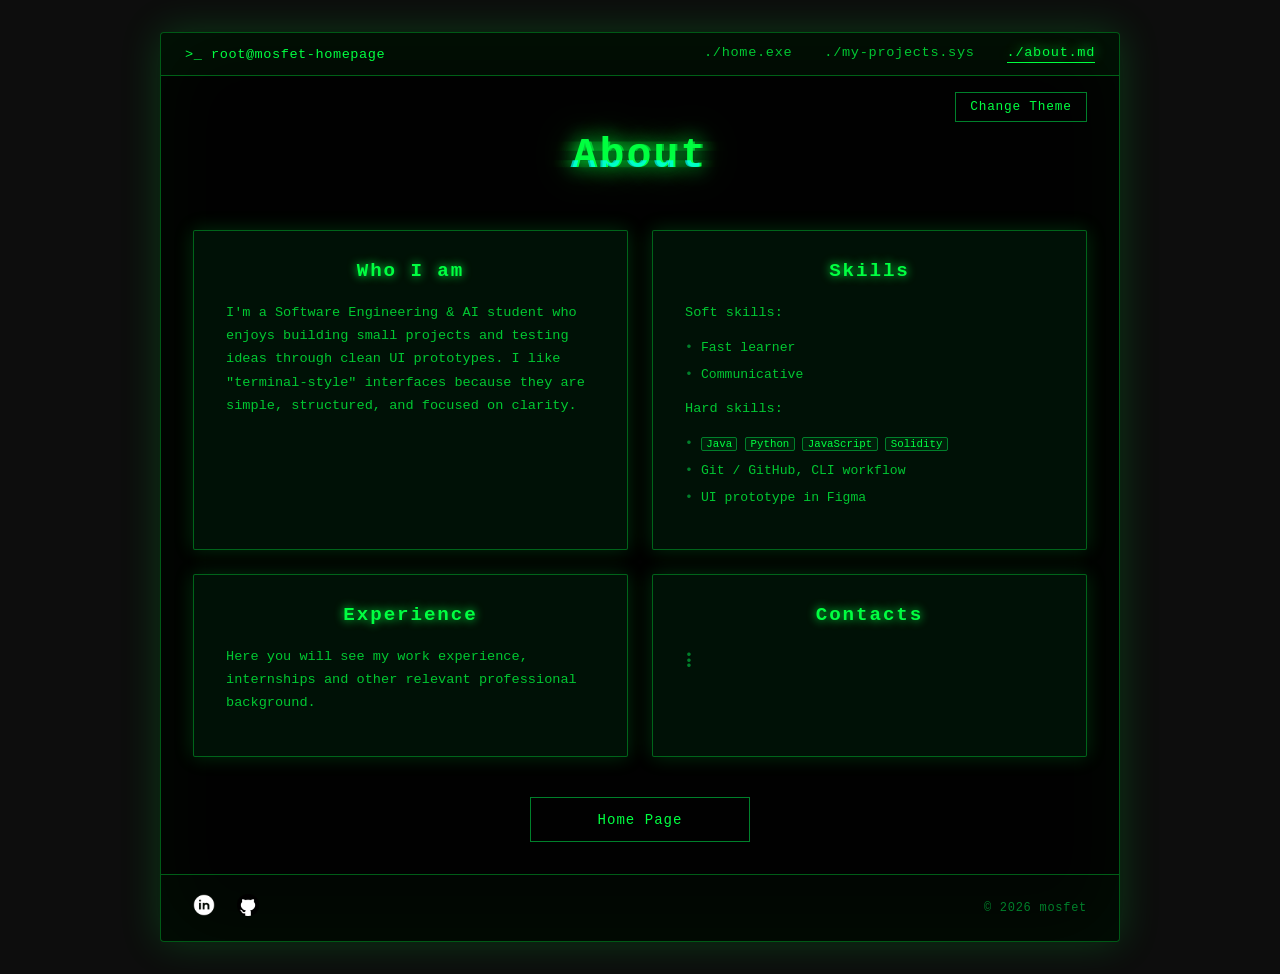
==== about.html @ e5fd2056 "small fixes" ====
<!DOCTYPE html>
<html lang="en">
<head>
  <meta charset="UTF-8" />
  <meta name="viewport" content="width=device-width, initial-scale=1.0"/>
  <title>root@mosfet-homepage | About</title>
  <link rel="stylesheet" href="styles/style.css"/>
  <style>
    nav a.active {
      color: var(--green-bright);
      text-shadow: 0 0 12px var(--green-bright);
      border-bottom: 1px solid var(--green-bright);
      padding-bottom: 2px;
    }
  </style>
</head>
<body>

  <canvas id="matrix-rain"></canvas>

  <div class="terminal-window">

    <!-- Title bar -->
    <header class="title-bar">
      <span class="prompt">&gt;_ root@mosfet-homepage</span>
      <nav>
        <a href="index.html">./home.exe</a>
        <a href="my-projects.html">./my-projects.sys</a>
        <a href="about.html" class="active">./about.md</a>
      </nav>
    </header>

    <main>

      <!-- Hero -->
      <section id="hero" class="hero">
        <!-- Inline CSS -->
        <button id="theme-btn" style="float: right; margin-top: -2.5rem;">Change Theme</button>

        <h1 class="glitch" data-text="About">About</h1>
      </section>

      <!-- 2x2 About grid -->
      <section class="about-grid">

        <!-- Who I am -->
        <div class="card about-card">
          <h2>Who I am</h2>
          <p>I'm a Software Engineering &amp; AI student who enjoys building small projects and testing ideas through clean UI prototypes. I like "terminal-style" interfaces because they are simple, structured, and focused on clarity.</p>
        </div>

        <!-- Skills -->
        <div class="card about-card">
          <h2>Skills</h2>
          <p>Soft skills:</p>
          <ul class="about-list">
            <li>Fast learner</li>
            <li>Communicative</li>
          </ul>
          <p>Hard skills:</p>
          <ul class="about-list">
            <li><span class="tag">Java</span> 
                <span class="tag">Python</span>
                <span class="tag">JavaScript</span>
                <span class="tag">Solidity</span>
            </li>
            <li>Git / GitHub, CLI workflow</li>
            <li>UI prototype in Figma</li>
          </ul>
        </div>

        <!-- Experience -->
        <div class="card about-card">
          <h2>Experience</h2>
          <p>Here you will see my work experience, internships and other relevant professional background.</p>
        </div>

        <!-- Contacts -->
        <div class="card about-card">
          <h2>Contacts</h2>
          <ul class="about-list">
            <li></li>
            <li></li>
            <li></li>
          </ul>
        </div>

      </section>

      <!-- Back to home -->
      <section class="cta-row">
        <a href="index.html" class="cta-btn">Home Page</a>
      </section>

    </main>

    <!-- Footer -->
    <footer class="footer">
      <a href="https://www.linkedin.com/in/bshcherbak" target="_blank" aria-label="LinkedIn" class="social-icon">
        <img src="images/linkedin-logo.png" width="22" height="22" viewBox="0 0 24 24" fill="none" stroke="currentColor" stroke-width="2">
      </a>
      <a href="https://www.github.com/bshch-seidhe" target="_blank" aria-label="GitHub" class="social-icon">
        <img src="images/github-logo.png" width="22" height="22" viewBox="0 0 24 24" fill="none" stroke="currentColor" stroke-width="2">
      </a>
      <span class="footer-copy">&copy; 2026 mosfet</span>
    </footer>

  </div>

</body>
</html>
---- styles/style.css ----
:root {
  --green-bright:  #00ff41;
  --green-mid:     #00c832;
  --green-dim:     #00802b;
  --green-glow:    rgba(0, 255, 65, 0.18);
  --bg:            #0d0d0d;
  --card-bg:       rgba(0, 20, 8, 0.85);
  --border:        rgba(0, 255, 65, 0.35);
  --font-mono:     'Courier New', Courier, monospace;
  --transition:    0.25s ease;
}

/* CSS Reset: Set box-sizing and remove default margins/paddings */
*, *::before, *::after {
  box-sizing: border-box;
  margin: 0;
  padding: 0;
}

html, body {
  width: 100%;
  min-height: 100vh;
  background: var(--bg);
  color: var(--green-bright);
  font-family: var(--font-mono);
  overflow-x: hidden;
}

/* Matrix rain canvas (for future implementation via JavaScript) */
#matrix-rain {
  position: fixed;
  top: 0;
  left: 0;
  width: 100%;
  height: 100%;
  z-index: 0;
  opacity: 0.07;
  pointer-events: none;
}

/* Terminal window */
.terminal-window {
  position: relative;
  z-index: 1;
  max-width: 960px;
  margin: 2rem auto;
  border: 1px solid var(--border);
  border-radius: 4px;
  background: rgba(0, 0, 0, 0.92);
  box-shadow: 0 0 40px var(--green-glow), inset 0 0 80px rgba(0,255,65,0.03);
  overflow: hidden;
}

/* ── Title bar ── */
.title-bar {
  display: flex;
  justify-content: space-between;
  align-items: center;
  padding: 0.75rem 1.5rem;
  border-bottom: 1px solid var(--border);
  background: rgba(0, 255, 65, 0.04);
  flex-wrap: wrap;
  gap: 0.5rem;
}

.prompt {
  color: var(--green-bright);
  font-size: 0.85rem;
  letter-spacing: 0.04em;
}

/* Element selector */
nav {
  display: flex;
  gap: 2rem;
}

nav a {
  color: var(--green-mid);
  text-decoration: none;
  font-size: 0.85rem;
  letter-spacing: 0.05em;
  transition: color var(--transition), text-shadow var(--transition);
}

nav a:hover {
  color: var(--green-bright);
  text-shadow: 0 0 8px var(--green-bright);
}

/* ── Hero ── */
.hero {
  padding: 3.5rem 2rem 2rem;
  text-align: center;
}

/* ID selector */
#hero h1 {
  font-size: clamp(1.6rem, 4vw, 2.6rem);
  color: var(--green-bright);
  text-shadow: 0 0 20px var(--green-bright), 0 0 40px rgba(0,255,65,0.4);
  letter-spacing: 0.05em;
  margin-bottom: 1.2rem;
  animation: flicker 6s infinite;
}

.subtitle {
  color: var(--green-mid);
  font-size: 0.9rem;
  letter-spacing: 0.08em;
  opacity: 0.85;
  line-height: 1.7;
}

/* ── Glitch effect ── */
.glitch {
  position: relative;
}

.glitch::before,
.glitch::after {
  content: attr(data-text);
  position: absolute;
  top: 0;
  left: 0;
  width: 100%;
  overflow: hidden;
  opacity: 0.7;
}

.glitch::before {
  left: 2px;
  color: #00ff41;
  clip-path: polygon(0 20%, 100% 20%, 100% 40%, 0 40%);
  animation: glitch-top 4s infinite linear;
}

.glitch::after {
  left: -2px;
  color: #0ff;
  clip-path: polygon(0 60%, 100% 60%, 100% 75%, 0 75%);
  animation: glitch-bot 4s infinite linear;
}

/* ── About card (home page) ── */
.card {
  margin: 0 2rem 2rem;
  padding: 1.8rem 2rem;
  border: 1px solid var(--border);
  background: var(--card-bg);
  border-radius: 2px;
  position: relative;
  backdrop-filter: blur(2px);
  box-shadow: 0 0 20px var(--green-glow);
}

/* Class selector */
.card h2 {
  color: var(--green-bright);
  font-size: 1.2rem;
  letter-spacing: 0.1em;
  margin-bottom: 1.2rem;
  text-align: center;
  text-shadow: 0 0 10px var(--green-bright);
}

.card p {
  color: var(--green-mid);
  font-size: 0.85rem;
  line-height: 1.7;
  margin-bottom: 0.8rem;
}

.card-list {
  list-style: none;
  display: flex;
  flex-direction: column;
  gap: 0.55rem;
  padding: 0;
}

.card-list li {
  color: var(--green-mid);
  font-size: 0.9rem;
  line-height: 1.6;
  padding-left: 1.2rem;
  position: relative;
}

.card-list li::before {
  content: '>';
  position: absolute;
  left: 0;
  color: var(--green-dim);
}

/* ── Tags ── */
.tag {
  color: var(--green-bright);
  border: 1px solid var(--green-dim);
  padding: 0 0.4em;
  border-radius: 2px;
  font-size: 0.82em;
  background: rgba(0,255,65,0.06);
}

/* ── Theme button ── */
#theme-btn {
  background: transparent;
  border: 1px solid var(--green-dim);
  color: var(--green-bright);
  font-family: var(--font-mono);
  font-size: 0.8rem;
  padding: 0.4rem 0.9rem;
  cursor: pointer;
  letter-spacing: 0.06em;
  transition: all var(--transition);
}

#theme-btn:hover {
  background: var(--green-glow);
  border-color: var(--green-bright);
  box-shadow: 0 0 10px var(--green-bright);
}

/* ── CTA buttons row ── */
.cta-row {
  display: flex;
  gap: 1.5rem;
  justify-content: center;
  padding: 0.5rem 2rem 2rem;
  flex-wrap: wrap;
}

.cta-btn {
  display: inline-block;
  min-width: 220px;
  padding: 0.85rem 1.5rem;
  text-align: center;
  text-decoration: none;
  color: var(--green-bright);
  border: 1px solid var(--green-dim);
  font-family: var(--font-mono);
  font-size: 0.88rem;
  letter-spacing: 0.07em;
  background: transparent;
  cursor: pointer;
  transition: all var(--transition);
  position: relative;
  overflow: hidden;
}

.cta-btn:hover {
  border-color: var(--green-bright);
  box-shadow: 0 0 16px var(--green-glow), inset 0 0 16px var(--green-glow);
  text-shadow: 0 0 8px var(--green-bright);
}

/* ── Contacts table ── */
.contacts-section,
.form-section {
  margin: 0 2rem 1.5rem;
}

details summary {
  color: var(--green-mid);
  font-size: 0.85rem;
  cursor: pointer;
  letter-spacing: 0.06em;
  padding: 0.4rem 0;
  user-select: none;
  transition: color var(--transition);
}

details summary:hover {
  color: var(--green-bright);
}

details[open] summary {
  color: var(--green-bright);
  margin-bottom: 0.8rem;
}

.contacts-table {
  width: 100%;
  border-collapse: collapse;
  font-size: 0.82rem;
  margin-top: 0.5rem;
}

.contacts-table th,
.contacts-table td {
  border: 1px solid var(--border);
  padding: 0.5rem 0.9rem;
  text-align: left;
  color: var(--green-mid);
}

.contacts-table th {
  color: var(--green-bright);
  background: rgba(0,255,65,0.05);
  letter-spacing: 0.06em;
}

.contacts-table a {
  color: var(--green-dim);
  text-decoration: none;
  transition: color var(--transition);
}

.contacts-table a:hover {
  color: var(--green-bright);
  text-shadow: 0 0 6px var(--green-bright);
}

/* ── Contact form ── */
.contact-form {
  display: flex;
  flex-direction: column;
  gap: 0.6rem;
  margin-top: 0.5rem;
}

.contact-form label {
  color: var(--green-dim);
  font-size: 0.8rem;
  letter-spacing: 0.06em;
}

.contact-form input,
.contact-form textarea {
  background: rgba(0,0,0,0.7);
  border: 1px solid var(--border);
  color: var(--green-bright);
  font-family: var(--font-mono);
  font-size: 0.85rem;
  padding: 0.55rem 0.8rem;
  outline: none;
  transition: border-color var(--transition), box-shadow var(--transition);
  resize: vertical;
}

.contact-form input:focus,
.contact-form textarea:focus {
  border-color: var(--green-bright);
  box-shadow: 0 0 8px var(--green-glow);
}

.contact-form input::placeholder,
.contact-form textarea::placeholder {
  color: var(--green-dim);
  opacity: 0.6;
}

/* ── Projects page ── */
.projects-grid {
  display: flex;
  flex-wrap: wrap;
  gap: 1.5rem;
  padding: 0 2rem 2rem;
  justify-content: center;
}

.project-card {
  border: 1px solid var(--border);
  background: var(--card-bg);
  border-radius: 2px;
  width: calc(50% - 0.75rem);
  min-width: 260px;
  box-shadow: 0 0 16px var(--green-glow);
  transition: box-shadow var(--transition), border-color var(--transition);
  overflow: hidden;
}

.project-card:hover {
  border-color: var(--green-bright);
  box-shadow: 0 0 24px var(--green-glow);
}

/* Placeholder for project screenshot */
.project-img-placeholder {
  width: 100%;
  height: 200px;
  background: rgba(0, 255, 65, 0.03);
  border-bottom: 1px solid var(--border);
  display: flex;
  align-items: center;
  justify-content: center;
}

.project-img-placeholder span {
  color: var(--green-dim);
  font-size: 0.8rem;
  letter-spacing: 0.05em;
}

.project-img {
  width: 100%;
  height: 200px;
  object-fit: cover;
  border-bottom: 1px solid var(--border);
  display: block;
}

.project-info {
  padding: 1.2rem;
}

.project-title {
  color: var(--green-bright);
  font-size: 1rem;
  letter-spacing: 0.08em;
  margin-bottom: 0.5rem;
  text-shadow: 0 0 8px var(--green-bright);
}

.project-desc {
  color: var(--green-mid);
  font-size: 0.82rem;
  line-height: 1.6;
  margin-bottom: 0.8rem;
}

.project-tags {
  list-style: none;
  display: flex;
  flex-wrap: wrap;
  gap: 0.4rem;
  margin-bottom: 0.8rem;
  padding: 0;
}

.project-link {
  display: inline-block;
  color: var(--green-dim);
  font-size: 0.8rem;
  text-decoration: none;
  letter-spacing: 0.05em;
  transition: color var(--transition);
}

.project-link:hover {
  color: var(--green-bright);
  text-shadow: 0 0 6px var(--green-bright);
}

/* ── About page with 2x2 grid ── */
.about-grid {
  display: flex;
  flex-wrap: wrap;
  gap: 1.5rem;
  padding: 0 2rem 2rem;
}

.about-card {
  width: calc(50% - 0.75rem);
  min-width: 260px;
  margin: 0;
}

.about-list {
  list-style: none;
  padding: 0;
  margin: 0.4rem 0 0.8rem;
  display: flex;
  flex-direction: column;
  gap: 0.35rem;
}

.about-list li {
  color: var(--green-mid);
  font-size: 0.82rem;
  line-height: 1.6;
  padding-left: 1rem;
  position: relative;
}

.about-list li::before {
  content: '•';
  position: absolute;
  left: 0;
  color: var(--green-dim);
}

/* ── Footer ── */
.footer {
  display: flex;
  justify-content: center;
  align-items: center;
  gap: 1.4rem;
  padding: 1.2rem 2rem;
  border-top: 1px solid var(--border);
  background: rgba(0,255,65,0.02);
}

.social-icon {
  color: var(--green-mid);
  text-decoration: none;
  transition: color var(--transition), filter var(--transition);
}

.social-icon:hover {
  color: var(--green-bright);
  filter: drop-shadow(0 0 6px var(--green-bright));
}

.footer-copy {
  color: var(--green-dim);
  font-size: 0.75rem;
  letter-spacing: 0.06em;
  margin-left: auto;
}

/* ── Keyframe animations ── */
@keyframes flicker {
  0%, 95%, 100% { opacity: 1; }
  96%           { opacity: 0.85; }
  97%           { opacity: 1; }
  98%           { opacity: 0.7; }
  99%           { opacity: 1; }
}

@keyframes glitch-top {
  0%, 90%, 100% { transform: none; opacity: 0; }
  92%           { transform: translate(-2px, -1px); opacity: 0.6; }
  94%           { transform: translate(2px, 1px);  opacity: 0.6; }
  96%           { transform: none; opacity: 0; }
}

@keyframes glitch-bot {
  0%, 90%, 100% { transform: none; opacity: 0; }
  91%           { transform: translate(2px, 1px);  opacity: 0.5; }
  93%           { transform: translate(-2px, -1px); opacity: 0.5; }
  95%           { transform: none; opacity: 0; }
}

/* ── Responsive objects ── */
@media (max-width: 640px) {
  .title-bar { flex-direction: column; align-items: flex-start; }
  nav { gap: 1rem; flex-wrap: wrap; }
  .cta-row { flex-direction: column; align-items: center; }
  .cta-btn { min-width: 90%; }
  #theme-btn { float: none !important; margin-top: 1rem !important; }
  .project-card { width: 100%; }
  .about-card { width: 100%; }
}
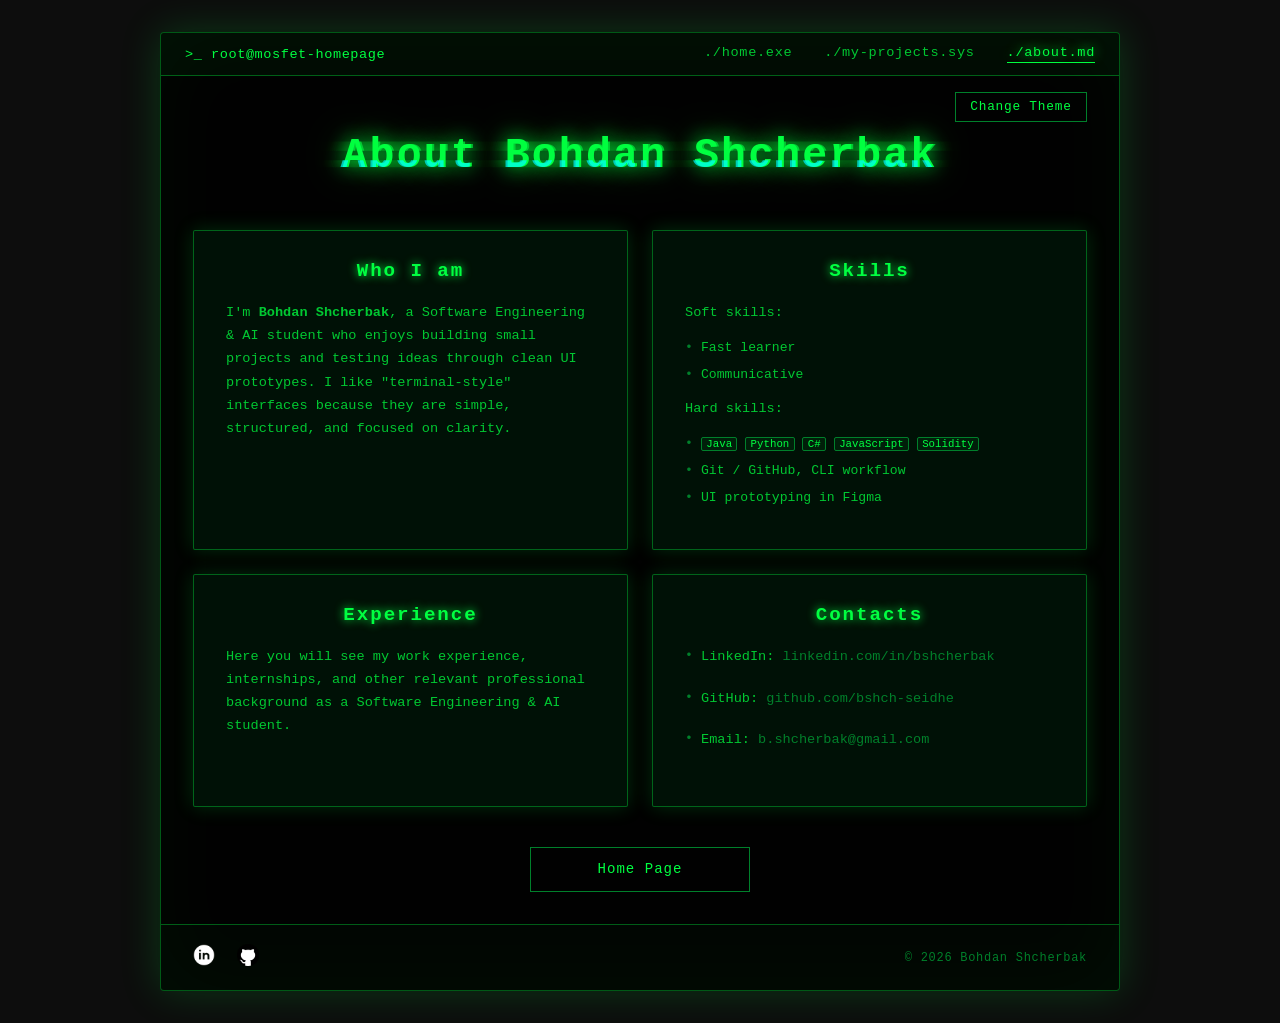
==== commit e367a5e8: "implemented SEO optimization of the website" ====
--- a/about.html
+++ b/about.html
@@ -1,9 +1,15 @@
 <!DOCTYPE html>
 <html lang="en">
 <head>
-  <meta charset="UTF-8" />
+  <meta charset="UTF-8"/>
   <meta name="viewport" content="width=device-width, initial-scale=1.0"/>
-  <title>root@mosfet-homepage | About</title>
+
+  <!-- SEO meta tags -->
+  <meta name="description" content="About Bohdan Shcherbak – Software Engineering & AI student. Skills in JavaScript, Java, Python, Solidity, Git, Figma. Fast learner, communicative, open to opportunities." />
+  <meta name="keywords" content="Bohdan Shcherbak about, software engineering student, AI student Ukraine, JavaScript Java Python Solidity skills, Figma UI, blockchain developer student" />
+  <meta name="author" content="Bohdan Shcherbak" />
+
+  <title>About</title>
   <link rel="stylesheet" href="styles/style.css"/>
   <style>
     nav a.active {
@@ -16,14 +22,14 @@
 </head>
 <body>
 
-  <canvas id="matrix-rain"></canvas>
+  <canvas id="matrix-rain" aria-hidden="true"></canvas>
 
   <div class="terminal-window">
 
     <!-- Title bar -->
     <header class="title-bar">
       <span class="prompt">&gt;_ root@mosfet-homepage</span>
-      <nav>
+      <nav aria-label="Main navigation">
         <a href="index.html">./home.exe</a>
         <a href="my-projects.html">./my-projects.sys</a>
         <a href="about.html" class="active">./about.md</a>
@@ -37,16 +43,16 @@
         <!-- Inline CSS -->
         <button id="theme-btn" style="float: right; margin-top: -2.5rem;">Change Theme</button>
 
-        <h1 class="glitch" data-text="About">About</h1>
+        <h1 class="glitch" data-text="About Bohdan Shcherbak">About Bohdan Shcherbak</h1>
       </section>
 
       <!-- 2x2 About grid -->
-      <section class="about-grid">
+      <section class="about-grid" aria-label="About information">
 
         <!-- Who I am -->
         <div class="card about-card">
           <h2>Who I am</h2>
-          <p>I'm a Software Engineering &amp; AI student who enjoys building small projects and testing ideas through clean UI prototypes. I like "terminal-style" interfaces because they are simple, structured, and focused on clarity.</p>
+          <p>I'm <strong>Bohdan Shcherbak</strong>, a Software Engineering &amp; AI student who enjoys building small projects and testing ideas through clean UI prototypes. I like "terminal-style" interfaces because they are simple, structured, and focused on clarity.</p>
         </div>
 
         <!-- Skills -->
@@ -59,29 +65,37 @@
           </ul>
           <p>Hard skills:</p>
           <ul class="about-list">
-            <li><span class="tag">Java</span> 
-                <span class="tag">Python</span>
-                <span class="tag">JavaScript</span>
-                <span class="tag">Solidity</span>
+            <li>
+              <span class="tag">Java</span>
+              <span class="tag">Python</span>
+              <span class="tag">C#</span>
+              <span class="tag">JavaScript</span>
+              <span class="tag">Solidity</span>
             </li>
             <li>Git / GitHub, CLI workflow</li>
-            <li>UI prototype in Figma</li>
+            <li>UI prototyping in Figma</li>
           </ul>
         </div>
 
         <!-- Experience -->
         <div class="card about-card">
           <h2>Experience</h2>
-          <p>Here you will see my work experience, internships and other relevant professional background.</p>
+          <p>Here you will see my work experience, internships, and other relevant professional background as a Software Engineering &amp; AI student.</p>
         </div>
 
         <!-- Contacts -->
         <div class="card about-card">
           <h2>Contacts</h2>
           <ul class="about-list">
-            <li></li>
-            <li></li>
-            <li></li>
+            <li>
+              <p>LinkedIn: <a href="https://www.linkedin.com/in/bshcherbak" target="_blank" rel="noopener noreferrer" aria-label="Bohdan Shcherbak on LinkedIn">linkedin.com/in/bshcherbak</a></p>
+            </li>
+            <li>
+              <p>GitHub: <a href="https://www.github.com/bshch-seidhe" target="_blank" rel="noopener noreferrer" aria-label="Bohdan Shcherbak on GitHub">github.com/bshch-seidhe</a></p>
+            </li>
+            <li>
+              <p>Email: <a href="mailto:b.shcherbak@gmail.com" aria-label="Email Bohdan Shcherbak">b.shcherbak@gmail.com</a></p>
+            </li>
           </ul>
         </div>
 
@@ -96,13 +110,13 @@
 
     <!-- Footer -->
     <footer class="footer">
-      <a href="https://www.linkedin.com/in/bshcherbak" target="_blank" aria-label="LinkedIn" class="social-icon">
-        <img src="images/linkedin-logo.png" width="22" height="22" viewBox="0 0 24 24" fill="none" stroke="currentColor" stroke-width="2">
+      <a href="https://www.linkedin.com/in/bshcherbak" target="_blank" rel="noopener noreferrer" aria-label="Bohdan Shcherbak on LinkedIn" class="social-icon">
+        <img src="images/linkedin-logo.png" width="22" height="22" alt="LinkedIn">
       </a>
-      <a href="https://www.github.com/bshch-seidhe" target="_blank" aria-label="GitHub" class="social-icon">
-        <img src="images/github-logo.png" width="22" height="22" viewBox="0 0 24 24" fill="none" stroke="currentColor" stroke-width="2">
+      <a href="https://www.github.com/bshch-seidhe" target="_blank" rel="noopener noreferrer" aria-label="Bohdan Shcherbak on GitHub" class="social-icon">
+        <img src="images/github-logo.png" width="22" height="22" alt="GitHub">
       </a>
-      <span class="footer-copy">&copy; 2026 mosfet</span>
+      <span class="footer-copy">&copy; 2026 Bohdan Shcherbak</span>
     </footer>
 
   </div>
--- a/styles/style.css
+++ b/styles/style.css
@@ -104,6 +104,18 @@
   animation: flicker 6s infinite;
 }
 
+#subtext {
+  font-size: clamp(0.8rem, 4vw, 1.3rem);
+  color: var(--green-mid);
+  letter-spacing: 0.05em;
+  margin-bottom: 1.2rem;
+}
+
+#subtext strong {
+  color: var(--green-bright);
+  text-shadow: 0 0 10px var(--green-bright);
+}
+
 .subtitle {
   color: var(--green-mid);
   font-size: 0.9rem;
@@ -194,6 +206,11 @@
   color: var(--green-dim);
 }
 
+/* ── Cards animation ── */
+.card, .project-card, .about-card {
+  animation: fade-in-up 0.6s ease-out;
+}
+
 /* ── Tags ── */
 .tag {
   color: var(--green-bright);
@@ -482,6 +499,17 @@
   color: var(--green-dim);
 }
 
+.about-list a {
+  color: var(--green-dim);
+  text-decoration: none;
+  transition: color var(--transition);
+}
+
+.about-list a:hover {
+  color: var(--green-bright);
+  text-shadow: 0 0 6px var(--green-bright);
+}
+
 /* ── Footer ── */
 .footer {
   display: flex;
@@ -534,8 +562,13 @@
   95%           { transform: none; opacity: 0; }
 }
 
+@keyframes fade-in-up {
+  from { opacity: 0; transform: translateY(20px); }
+  to { opacity: 1; transform: translateY(0); }
+}
+
 /* ── Responsive objects ── */
-@media (max-width: 640px) {
+@media (max-width: 480px) {
   .title-bar { flex-direction: column; align-items: flex-start; }
   nav { gap: 1rem; flex-wrap: wrap; }
   .cta-row { flex-direction: column; align-items: center; }
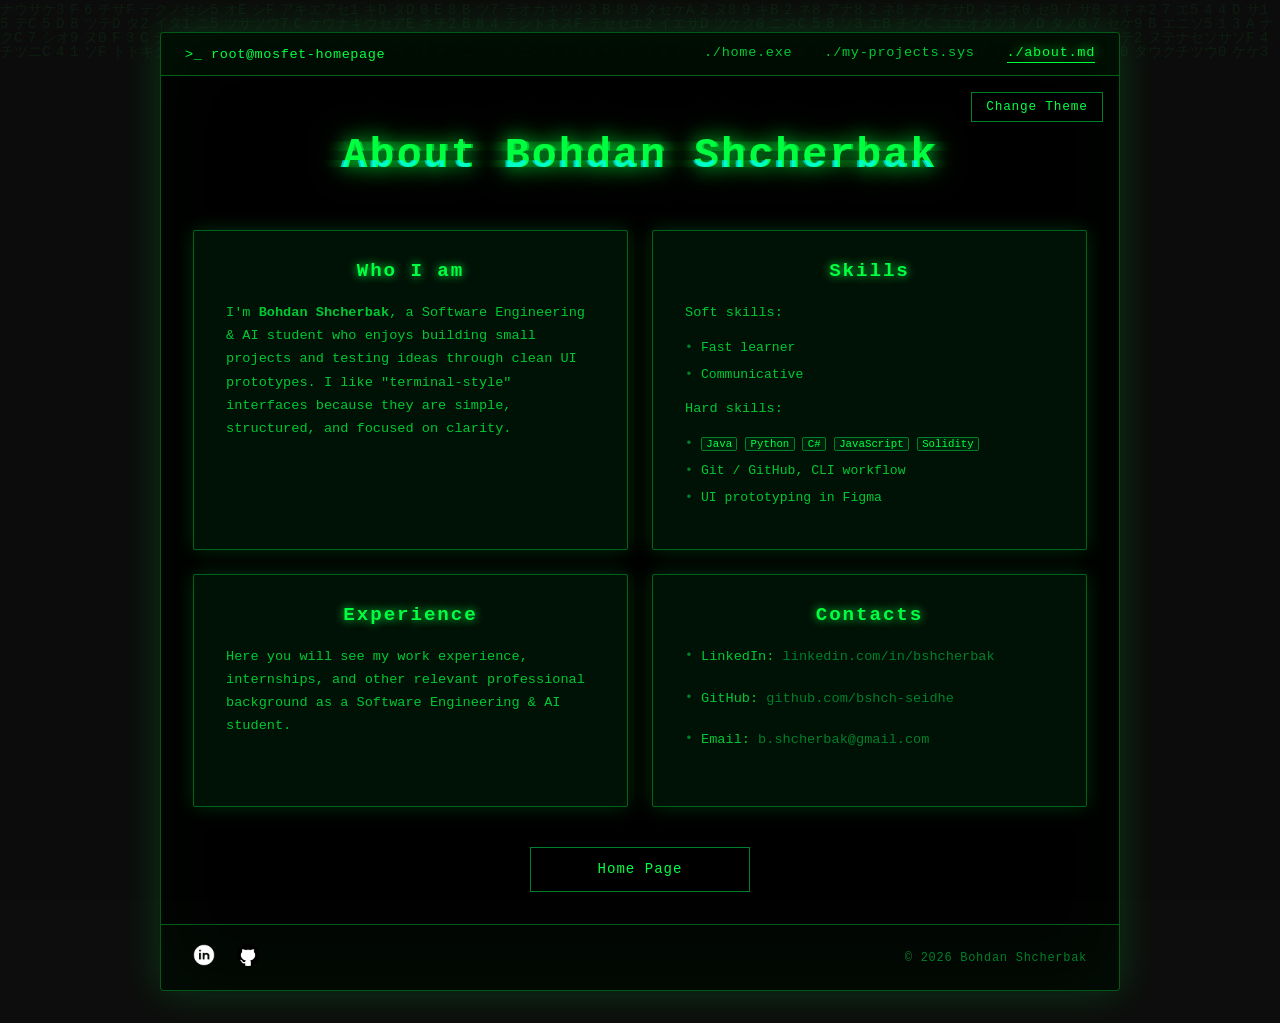
==== commit d46f11ab: "removed internal and inline CSS from .html files" ====
--- a/about.html
+++ b/about.html
@@ -9,16 +9,8 @@
   <meta name="keywords" content="Bohdan Shcherbak about, software engineering student, AI student Ukraine, JavaScript Java Python Solidity skills, Figma UI, blockchain developer student" />
   <meta name="author" content="Bohdan Shcherbak" />
 
-  <title>About</title>
+  <title>About | Bohdan Shcherbak</title>
   <link rel="stylesheet" href="styles/style.css"/>
-  <style>
-    nav a.active {
-      color: var(--green-bright);
-      text-shadow: 0 0 12px var(--green-bright);
-      border-bottom: 1px solid var(--green-bright);
-      padding-bottom: 2px;
-    }
-  </style>
 </head>
 <body>
 
@@ -40,8 +32,8 @@
 
       <!-- Hero -->
       <section id="hero" class="hero">
-        <!-- Inline CSS -->
-        <button id="theme-btn" style="float: right; margin-top: -2.5rem;">Change Theme</button>
+
+        <button id="theme-btn">Change Theme</button>
 
         <h1 class="glitch" data-text="About Bohdan Shcherbak">About Bohdan Shcherbak</h1>
       </section>
@@ -121,5 +113,6 @@
 
   </div>
 
+  <script src="scripts/main.js"></script>
 </body>
 </html>
--- a/styles/style.css
+++ b/styles/style.css
@@ -88,6 +88,13 @@
   text-shadow: 0 0 8px var(--green-bright);
 }
 
+nav a.active {
+  color: var(--green-bright);
+  text-shadow: 0 0 12px var(--green-bright);
+  border-bottom: 1px solid var(--green-bright);
+  padding-bottom: 2px;
+}
+
 /* ── Hero ── */
 .hero {
   padding: 3.5rem 2rem 2rem;
@@ -229,6 +236,10 @@
   font-family: var(--font-mono);
   font-size: 0.8rem;
   padding: 0.4rem 0.9rem;
+  margin-top: -2.5rem;
+  margin-right: -1rem;
+  display: flex;
+  float: right;
   cursor: pointer;
   letter-spacing: 0.06em;
   transition: all var(--transition);
@@ -539,6 +550,27 @@
   margin-left: auto;
 }
 
+/* ── Themes ── */
+body.theme-amber {
+  --green-bright: #ffb300;
+  --green-mid:    #cc8800;
+  --green-dim:    #996600;
+  --green-glow:   rgba(255, 179, 0, 0.18);
+  --bg:           #0d0900;
+  --card-bg:      rgba(20, 12, 0, 0.85);
+  --border:       rgba(255, 179, 0, 0.35);
+}
+
+body.theme-cyan {
+  --green-bright: #00e5ff;
+  --green-mid:    #00b8cc;
+  --green-dim:    #007a88;
+  --green-glow:   rgba(0, 229, 255, 0.18);
+  --bg:           #000d0f;
+  --card-bg:      rgba(0, 15, 20, 0.85);
+  --border:       rgba(0, 229, 255, 0.35);
+}
+
 /* ── Keyframe animations ── */
 @keyframes flicker {
   0%, 95%, 100% { opacity: 1; }
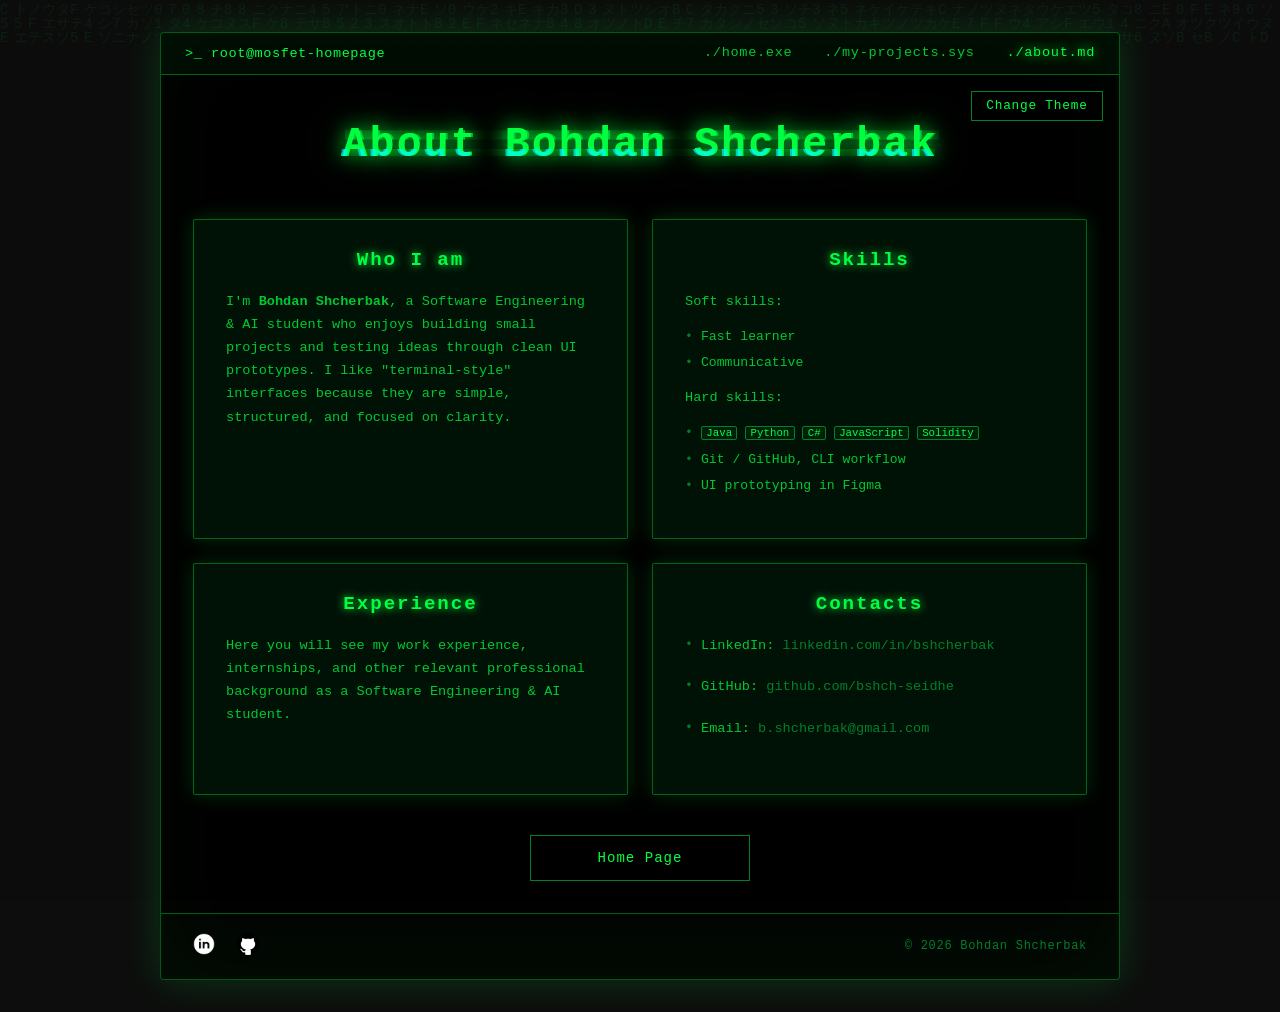
==== commit 4b9a13e0: "added console logs in main.js; added hamburger nav menu for mobile version" ====
--- a/about.html
+++ b/about.html
@@ -21,7 +21,10 @@
     <!-- Title bar -->
     <header class="title-bar">
       <span class="prompt">&gt;_ root@mosfet-homepage</span>
-      <nav aria-label="Main navigation">
+      <button class="hamburger" id="nav-toggle" aria-label="Toggle navigation" aria-expanded="false">
+        <span></span><span></span><span></span>
+      </button>
+      <nav id="main-nav" aria-label="Main navigation">
         <a href="index.html">./home.exe</a>
         <a href="my-projects.html">./my-projects.sys</a>
         <a href="about.html" class="active">./about.md</a>
--- a/styles/style.css
+++ b/styles/style.css
@@ -26,7 +26,7 @@
   overflow-x: hidden;
 }
 
-/* Matrix rain canvas (for future implementation via JavaScript) */
+/* Matrix rain canvas */
 #matrix-rain {
   position: fixed;
   top: 0;
@@ -91,12 +91,41 @@
 nav a.active {
   color: var(--green-bright);
   text-shadow: 0 0 12px var(--green-bright);
-  border-bottom: 1px solid var(--green-bright);
   padding-bottom: 2px;
 }
+
+/* ── Hamburger button (hidden on desktop) ── */
+.hamburger {
+  display: none;
+  flex-direction: column;
+  justify-content: center;
+  gap: 5px;
+  background: transparent;
+  border: 1px solid var(--green-dim);
+  padding: 0.4rem 0.6rem;
+  cursor: pointer;
+  margin-left: auto;
+}
+
+.hamburger span {
+  display: block;
+  width: 20px;
+  height: 2px;
+  background: var(--green-bright);
+  transition: all var(--transition);
+}
+
+/* Animate to X when open */
+.hamburger.open span:nth-child(1) { transform: translateY(7px) rotate(45deg); }
+.hamburger.open span:nth-child(2) { opacity: 0; }
+.hamburger.open span:nth-child(3) { transform: translateY(-7px) rotate(-45deg); }
+
 
 /* ── Hero ── */
 .hero {
+  display: flex;
+  flex-direction: column;
+  align-items: center;
   padding: 3.5rem 2rem 2rem;
   text-align: center;
 }
@@ -239,7 +268,7 @@
   margin-top: -2.5rem;
   margin-right: -1rem;
   display: flex;
-  float: right;
+  align-self: flex-end;
   cursor: pointer;
   letter-spacing: 0.06em;
   transition: all var(--transition);
@@ -601,8 +630,32 @@
 
 /* ── Responsive objects ── */
 @media (max-width: 480px) {
-  .title-bar { flex-direction: column; align-items: flex-start; }
-  nav { gap: 1rem; flex-wrap: wrap; }
+  .title-bar {
+    flex-wrap: wrap;
+    align-items: center;
+    gap: 0;
+  }
+
+  .hamburger { display: flex; }
+
+  nav {
+    display: none;
+    width: 100%;
+    flex-direction: column;
+    gap: 0;
+    border-top: 1px solid var(--border);
+    margin-top: 0.5rem;
+  }
+
+  nav.open { display: flex; }
+
+  nav a {
+    padding: 0.65rem 0.5rem;
+    border-bottom: 1px solid var(--border);
+    font-size: 0.9rem;
+  }
+
+  nav a:last-child { border-bottom: none; }
   .cta-row { flex-direction: column; align-items: center; }
   .cta-btn { min-width: 90%; }
   #theme-btn { float: none !important; margin-top: 1rem !important; }
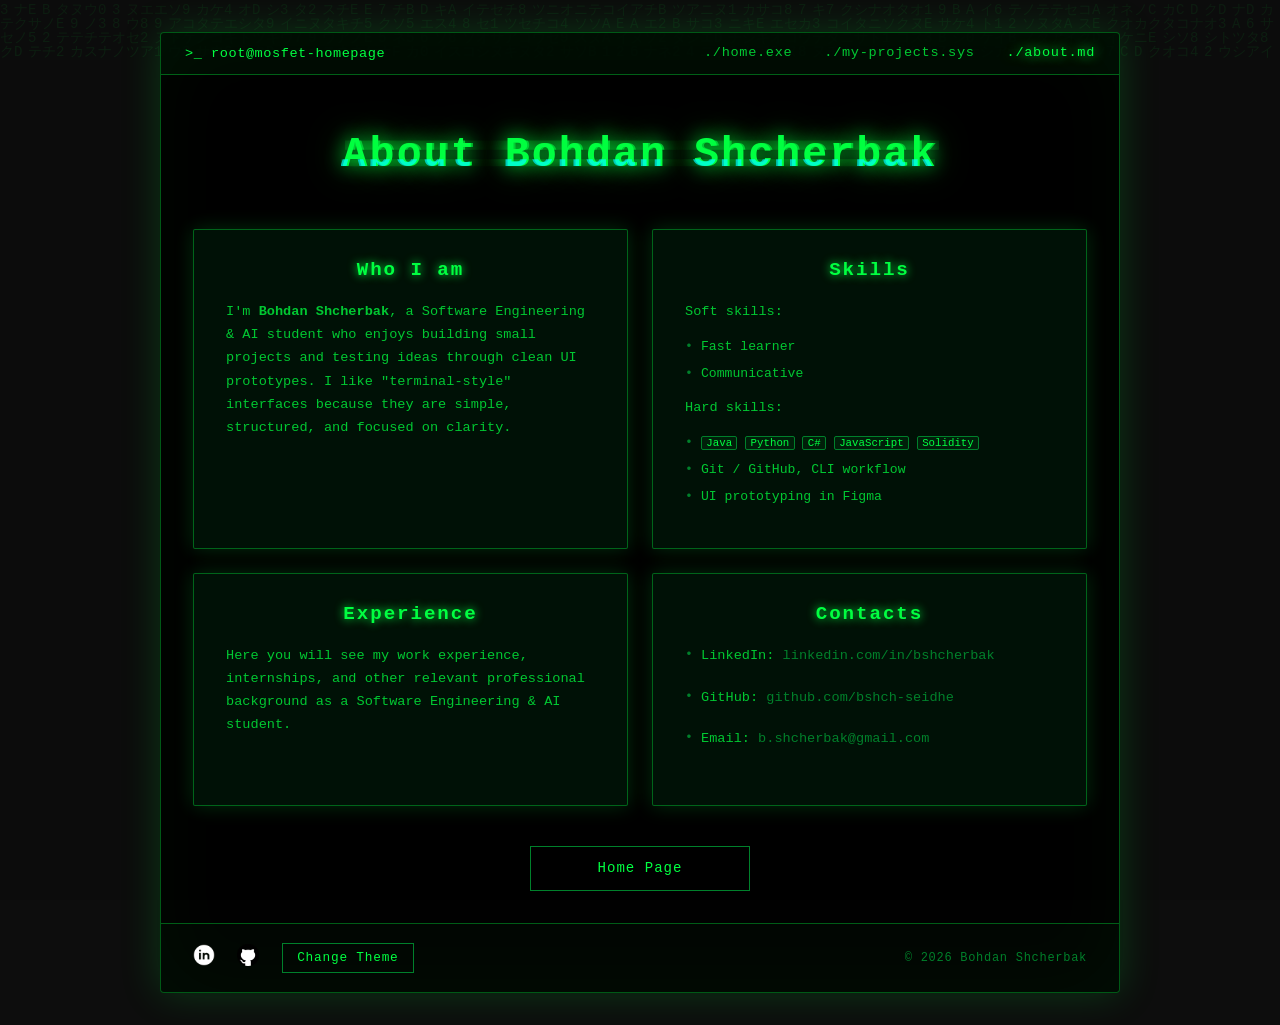
==== commit 771e0c8c: "theme-btn moved to the footer; fixed form processing and receiving information from the user" ====
--- a/about.html
+++ b/about.html
@@ -35,8 +35,6 @@
 
       <!-- Hero -->
       <section id="hero" class="hero">
-
-        <button id="theme-btn">Change Theme</button>
 
         <h1 class="glitch" data-text="About Bohdan Shcherbak">About Bohdan Shcherbak</h1>
       </section>
@@ -111,6 +109,7 @@
       <a href="https://www.github.com/bshch-seidhe" target="_blank" rel="noopener noreferrer" aria-label="Bohdan Shcherbak on GitHub" class="social-icon">
         <img src="images/github-logo.png" width="22" height="22" alt="GitHub">
       </a>
+      <button id="theme-btn">Change Theme</button>
       <span class="footer-copy">&copy; 2026 Bohdan Shcherbak</span>
     </footer>
 
--- a/styles/style.css
+++ b/styles/style.css
@@ -265,10 +265,6 @@
   font-family: var(--font-mono);
   font-size: 0.8rem;
   padding: 0.4rem 0.9rem;
-  margin-top: -2.5rem;
-  margin-right: -1rem;
-  display: flex;
-  align-self: flex-end;
   cursor: pointer;
   letter-spacing: 0.06em;
   transition: all var(--transition);
@@ -409,6 +405,30 @@
   opacity: 0.6;
 }
 
+/* ── Success popup ── */
+.popup {
+  position: fixed;
+  bottom: 2rem;
+  right: 2rem;
+  background: rgba(0, 20, 8, 0.95);
+  border: 1px solid var(--green-bright);
+  color: var(--green-bright);
+  font-family: var(--font-mono);
+  font-size: 0.85rem;
+  padding: 0.9rem 1.4rem;
+  box-shadow: 0 0 20px var(--green-glow);
+  z-index: 100;
+  opacity: 0;
+  transform: translateY(10px);
+  transition: opacity 0.3s ease, transform 0.3s ease;
+  pointer-events: none;
+}
+
+.popup.show {
+  opacity: 1;
+  transform: translateY(0);
+}
+
 /* ── Projects page ── */
 .projects-grid {
   display: flex;
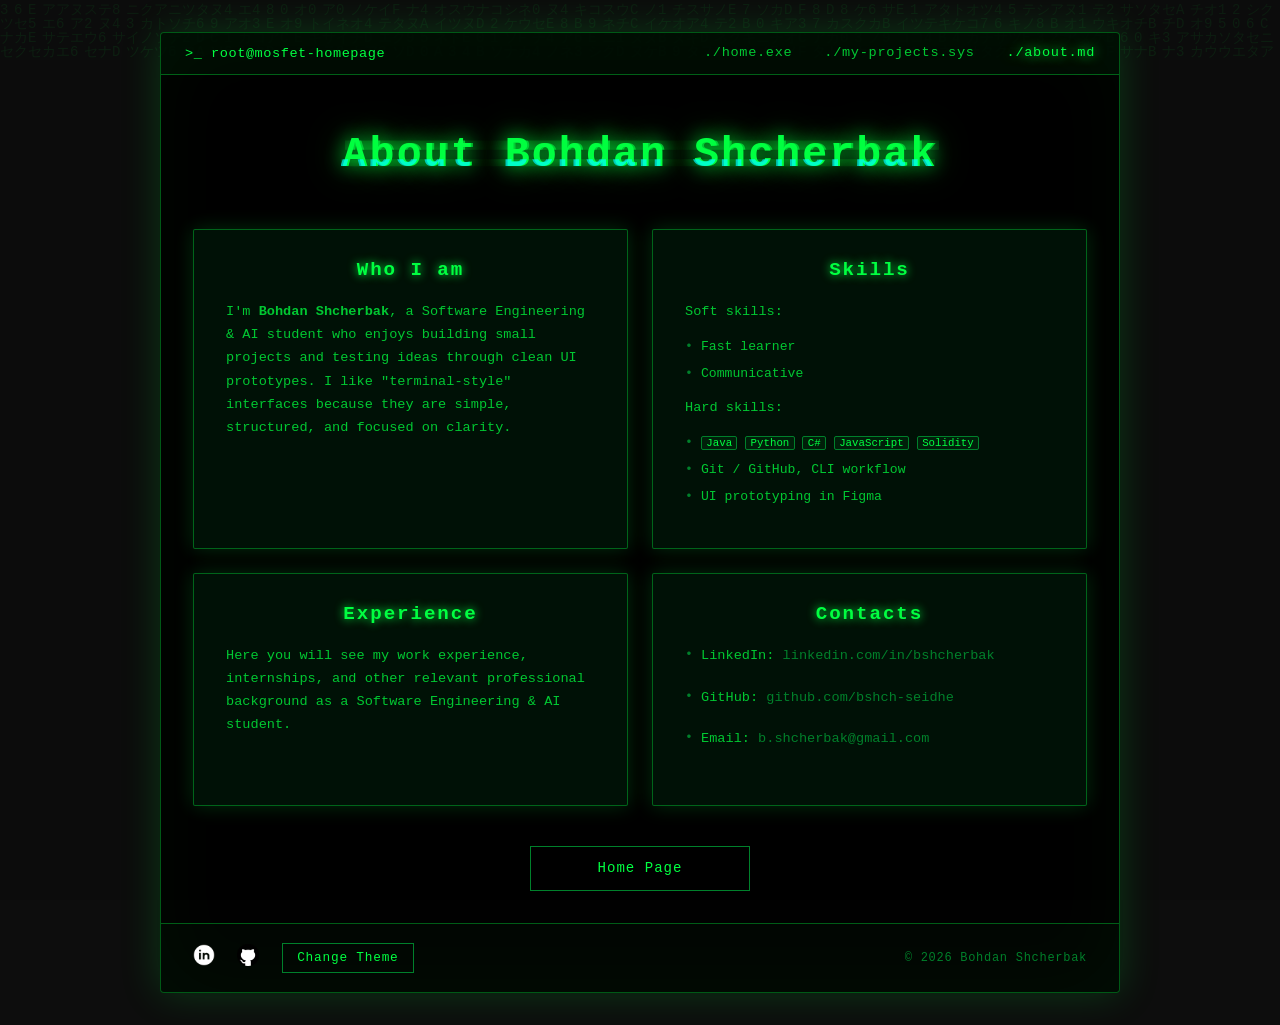
==== commit 7a1e5101: "added favicons to subpages and removed unnecessary ones" ====
--- a/about.html
+++ b/about.html
@@ -10,6 +10,12 @@
   <meta name="author" content="Bohdan Shcherbak" />
 
   <title>About | Bohdan Shcherbak</title>
+
+  <link rel="icon" href="favicon.ico" sizes="any">
+  <link rel="icon" type="image/png" sizes="32x32" href="favicons/favicon-32x32.png">
+  <link rel="icon" type="image/png" sizes="16x16" href="favicons/favicon-16x16.png">
+  <link rel="apple-touch-icon" sizes="180x180" href="favicons/apple-touch-icon.png">
+
   <link rel="stylesheet" href="styles/style.css"/>
 </head>
 <body>
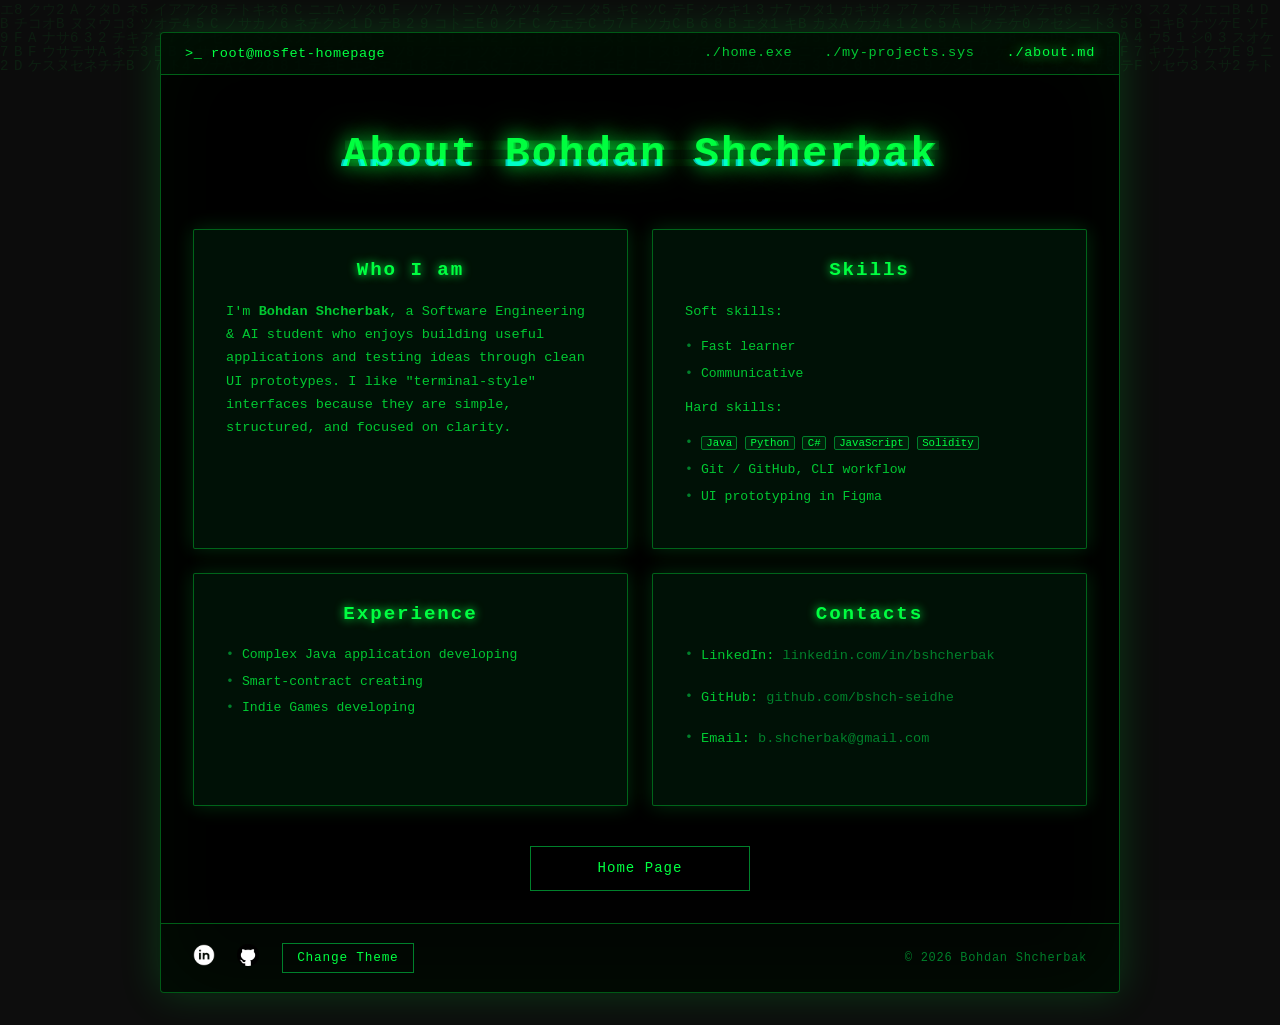
==== commit c6c8508a: "updated cards in about.html page" ====
--- a/about.html
+++ b/about.html
@@ -51,7 +51,7 @@
         <!-- Who I am -->
         <div class="card about-card">
           <h2>Who I am</h2>
-          <p>I'm <strong>Bohdan Shcherbak</strong>, a Software Engineering &amp; AI student who enjoys building small projects and testing ideas through clean UI prototypes. I like "terminal-style" interfaces because they are simple, structured, and focused on clarity.</p>
+          <p>I'm <strong>Bohdan Shcherbak</strong>, a Software Engineering &amp; AI student who enjoys building useful applications and testing ideas through clean UI prototypes. I like "terminal-style" interfaces because they are simple, structured, and focused on clarity.</p>
         </div>
 
         <!-- Skills -->
@@ -79,7 +79,11 @@
         <!-- Experience -->
         <div class="card about-card">
           <h2>Experience</h2>
-          <p>Here you will see my work experience, internships, and other relevant professional background as a Software Engineering &amp; AI student.</p>
+          <ul class="about-list">
+            <li>Complex Java application developing</li>
+            <li>Smart-contract creating</li>
+            <li>Indie Games developing</li>
+          </ul>
         </div>
 
         <!-- Contacts -->
--- a/styles/style.css
+++ b/styles/style.css
@@ -454,7 +454,7 @@
   box-shadow: 0 0 24px var(--green-glow);
 }
 
-/* Placeholder for project screenshot */
+/* ── Placeholder for project image ── */
 .project-img-placeholder {
   width: 100%;
   height: 200px;
@@ -469,14 +469,6 @@
   color: var(--green-dim);
   font-size: 0.8rem;
   letter-spacing: 0.05em;
-}
-
-.project-img {
-  width: 100%;
-  height: 200px;
-  object-fit: cover;
-  border-bottom: 1px solid var(--border);
-  display: block;
 }
 
 .project-info {
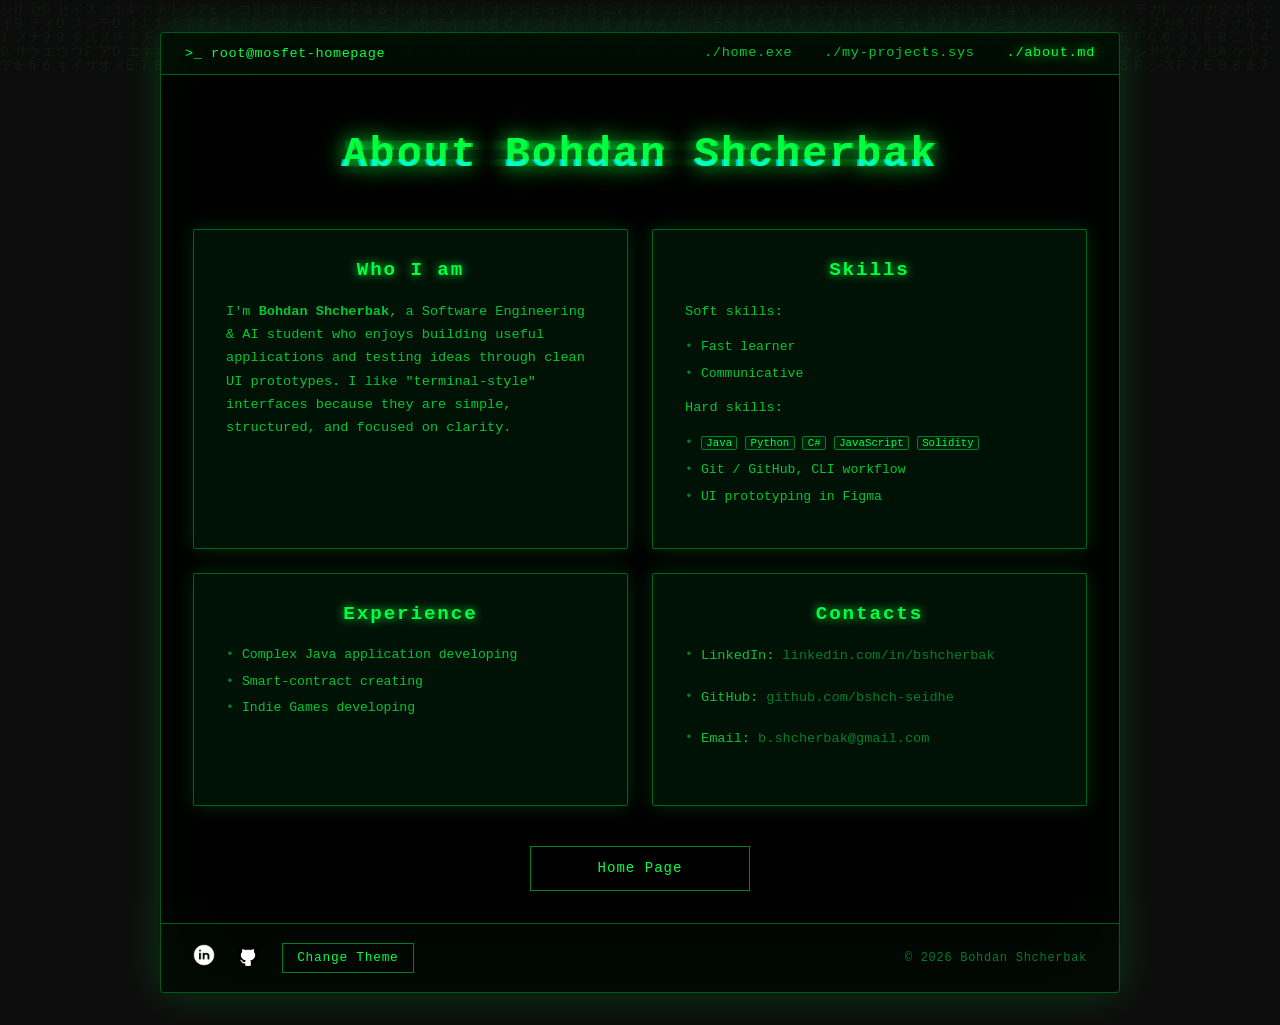
==== commit 6bc1feab: "added open graph meta tags; removed redundant <span> tag in project cards" ====
--- a/about.html
+++ b/about.html
@@ -8,6 +8,12 @@
   <meta name="description" content="About Bohdan Shcherbak – Software Engineering & AI student. Skills in JavaScript, Java, Python, Solidity, Git, Figma. Fast learner, communicative, open to opportunities." />
   <meta name="keywords" content="Bohdan Shcherbak about, software engineering student, AI student Ukraine, JavaScript Java Python Solidity skills, Figma UI, blockchain developer student" />
   <meta name="author" content="Bohdan Shcherbak" />
+
+  <!-- Open Graph -->
+  <meta property="og:type" content="website" />
+  <meta property="og:url" content="https://bshch-seidhe.github.io/visit-card-portfolio-website/about.html" />
+  <meta property="og:title" content="About Bohdan Shcherbak – Software Engineering & AI Student" />
+  <meta property="og:description" content="About Bohdan Shcherbak – skills in JavaScript, Java, Python, Solidity, Git, Figma. Fast learner, communicative, open to opportunities." />
 
   <title>About | Bohdan Shcherbak</title>
 
